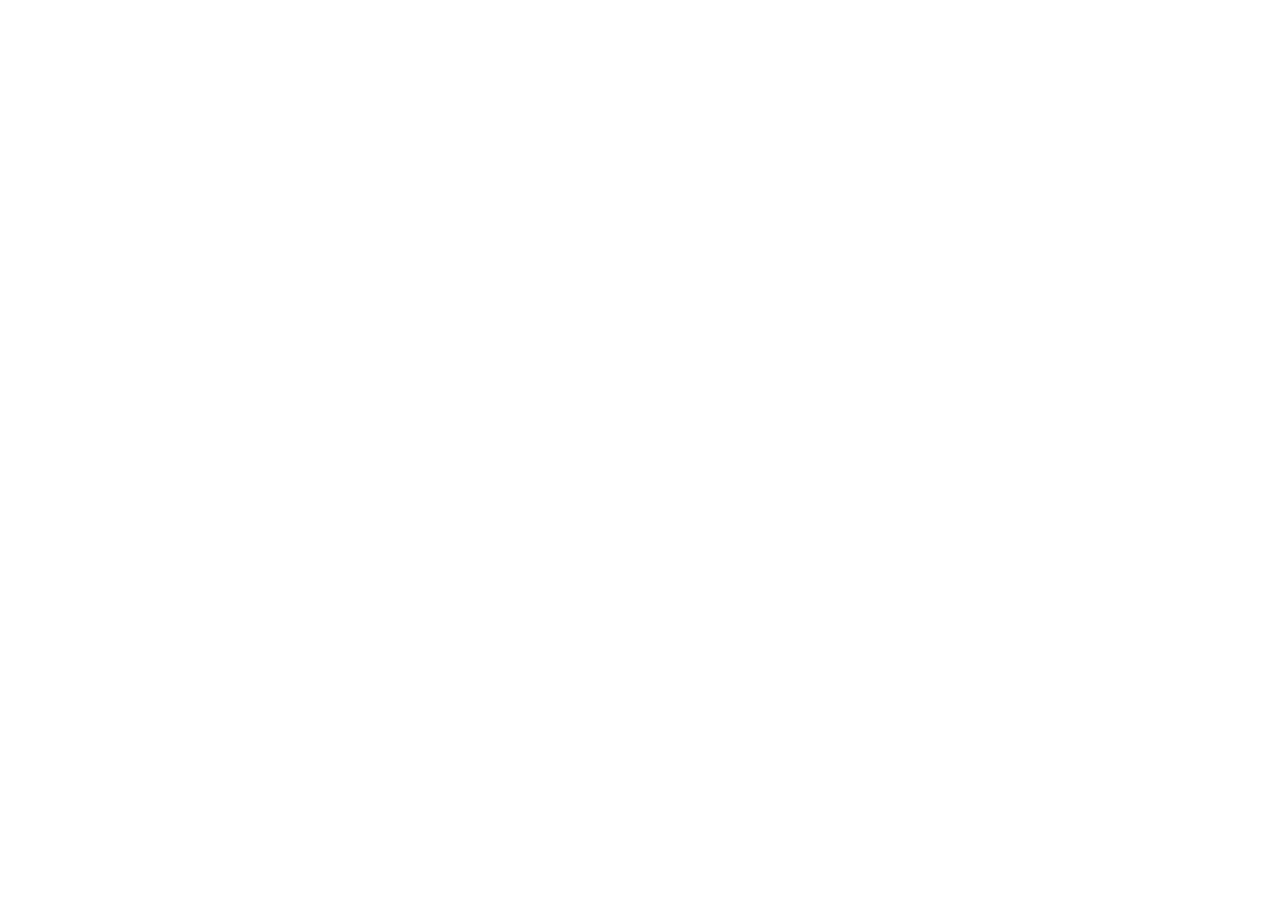
==== inde.html @ 35e23594 "adicao de imagens, videos e a criacao do arquivo index" ====
<!DOCTYPE html>
<html lang="pt-br">
<head>
    <meta charset="UTF-8">
    <meta name="viewport" content="width=device-width, initial-scale=1.0">
    <title>Document</title>
</head>
<body>
    <header>

    </header>
</body>
</html>
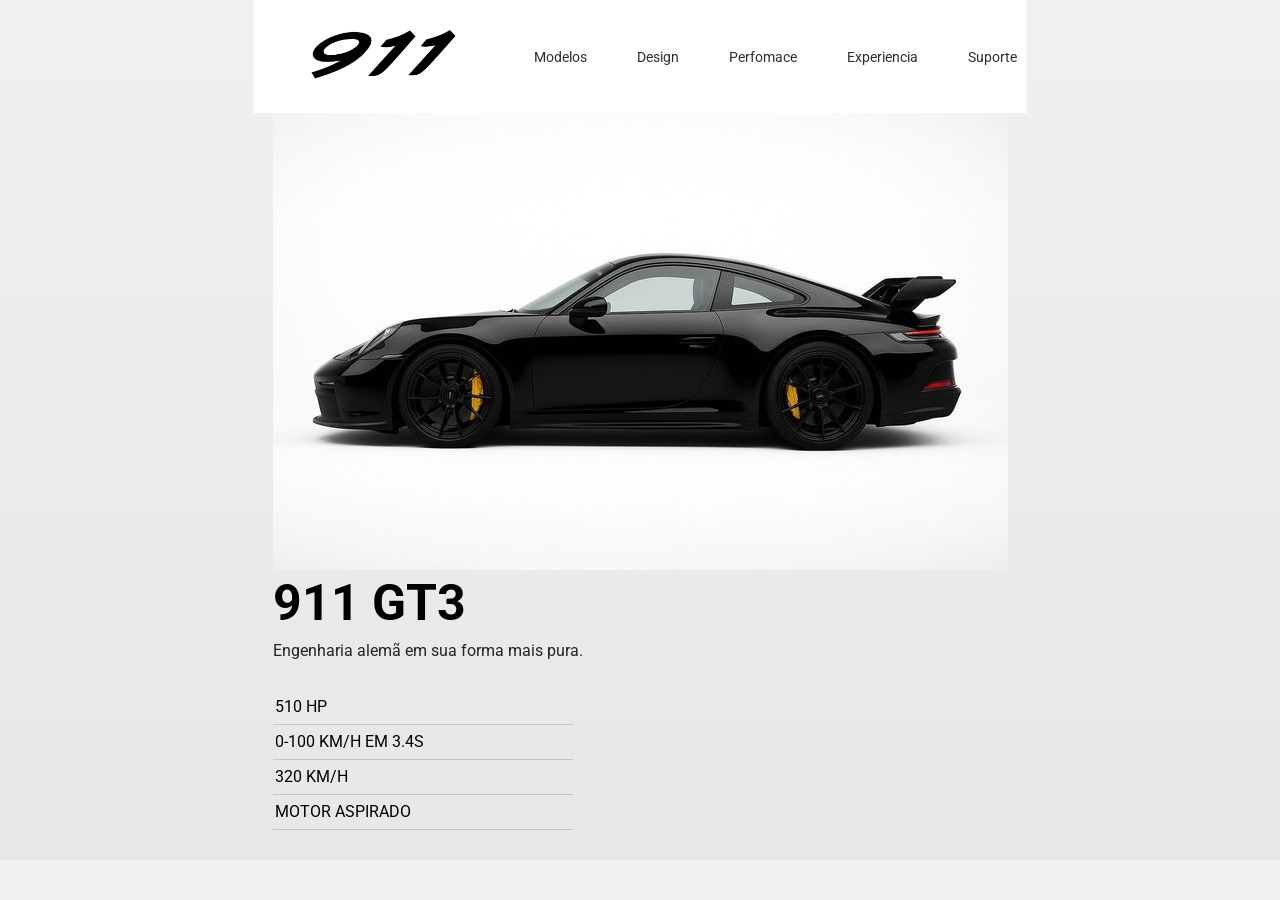
==== commit dda3c8d7: "introducao de conteudo" ====
--- a/inde.html
+++ b/inde.html
@@ -4,10 +4,38 @@
     <meta charset="UTF-8">
     <meta name="viewport" content="width=device-width, initial-scale=1.0">
     <title>Document</title>
+    <link rel="stylesheet" href="estilo/style.css">
 </head>
 <body>
     <header>
+        <nav>
+            <a href=""><img src="logo/logo-911.png" alt=""></a>
+            <a href="#">Modelos</a>
+            <a href="#">Design</a>
+            <a href="#">Perfomace</a>
+            <a href="#">Experiencia</a>
+            <a href="#">Suporte</a>
+        </nav>
+    </header>  
+    <main>  
+        <article>       
+            <section class="hero">
+                <img src="imagens/gt3-preta.jfif" alt="japao">
+            </section>
 
-    </header>
+            <section class="spec">
+              
+                <h2>911 GT3</h2>
+                <P>Engenharia alemã em sua forma mais pura.</P>
+                <ul>
+                    <li>510 HP</li>
+                    <li>0-100 KM/H EM 3.4S</li>
+                    <li>320 KM/H</li>
+                    <li>MOTOR ASPIRADO</li>
+                </ul>
+            </section>
+
+        </article>
+    </main>
 </body>
 </html>
--- a/estilo/style.css
+++ b/estilo/style.css
@@ -0,0 +1,104 @@
+@charset "UTF-8";
+
+@import url('https://fonts.googleapis.com/css2?family=Roboto:ital,wght@0,100..900;1,100..900&display=swap');
+
+
+*{
+    margin: 0px;
+    padding: 0px;
+    box-sizing: border-box;
+}
+
+body{
+    font-family: "Roboto", sans-serif;
+    background-image: linear-gradient(to top, rgb(231, 231, 231), rgb(240, 240, 240));
+    
+}
+
+header{
+    display: flex;
+    justify-content: left;
+    align-items: center;
+
+    
+}
+
+header img{
+    width: 200px;
+    padding: 20px;
+    margin-left: 20px;
+}
+
+
+nav{
+    background-color: white;
+    position: fixed;
+    top: 0px;
+    left: 50%;
+    transform: translateX(-50%);
+    display: flex;
+    align-items: center;
+    justify-content: space-between;
+    gap: 30px;
+
+
+}
+
+nav a {
+    text-decoration: none;
+    color: rgb(46, 46, 46);
+    margin: 10px;
+    font-size: 14px;
+}
+
+main{
+    display: flex;
+    justify-content: center;
+    align-items: center;
+    min-width: 400px;
+
+
+}
+
+.hero img{
+    width: 100%;
+    margin-top: 80px;    
+}
+
+.spec{ 
+    justify-content: center;
+    align-items: center;
+    min-width: 500px;
+
+
+    
+}
+
+.spec h2{
+    font-size: 50px;
+    font-weight: bolder;
+}
+
+.spec p{
+    padding-top: 9px;
+    font-size: 16px;
+    color: rgb(36, 36, 36);
+
+}
+
+.spec ul{
+    margin: 30px 0px;
+    list-style: none;
+    line-height: 30px;
+}
+
+.spec li{
+    border-bottom: 1px solid rgba(97, 97, 97, 0.253);
+    width: 300px;
+    padding: 2px;
+}
+
+
+
+
+
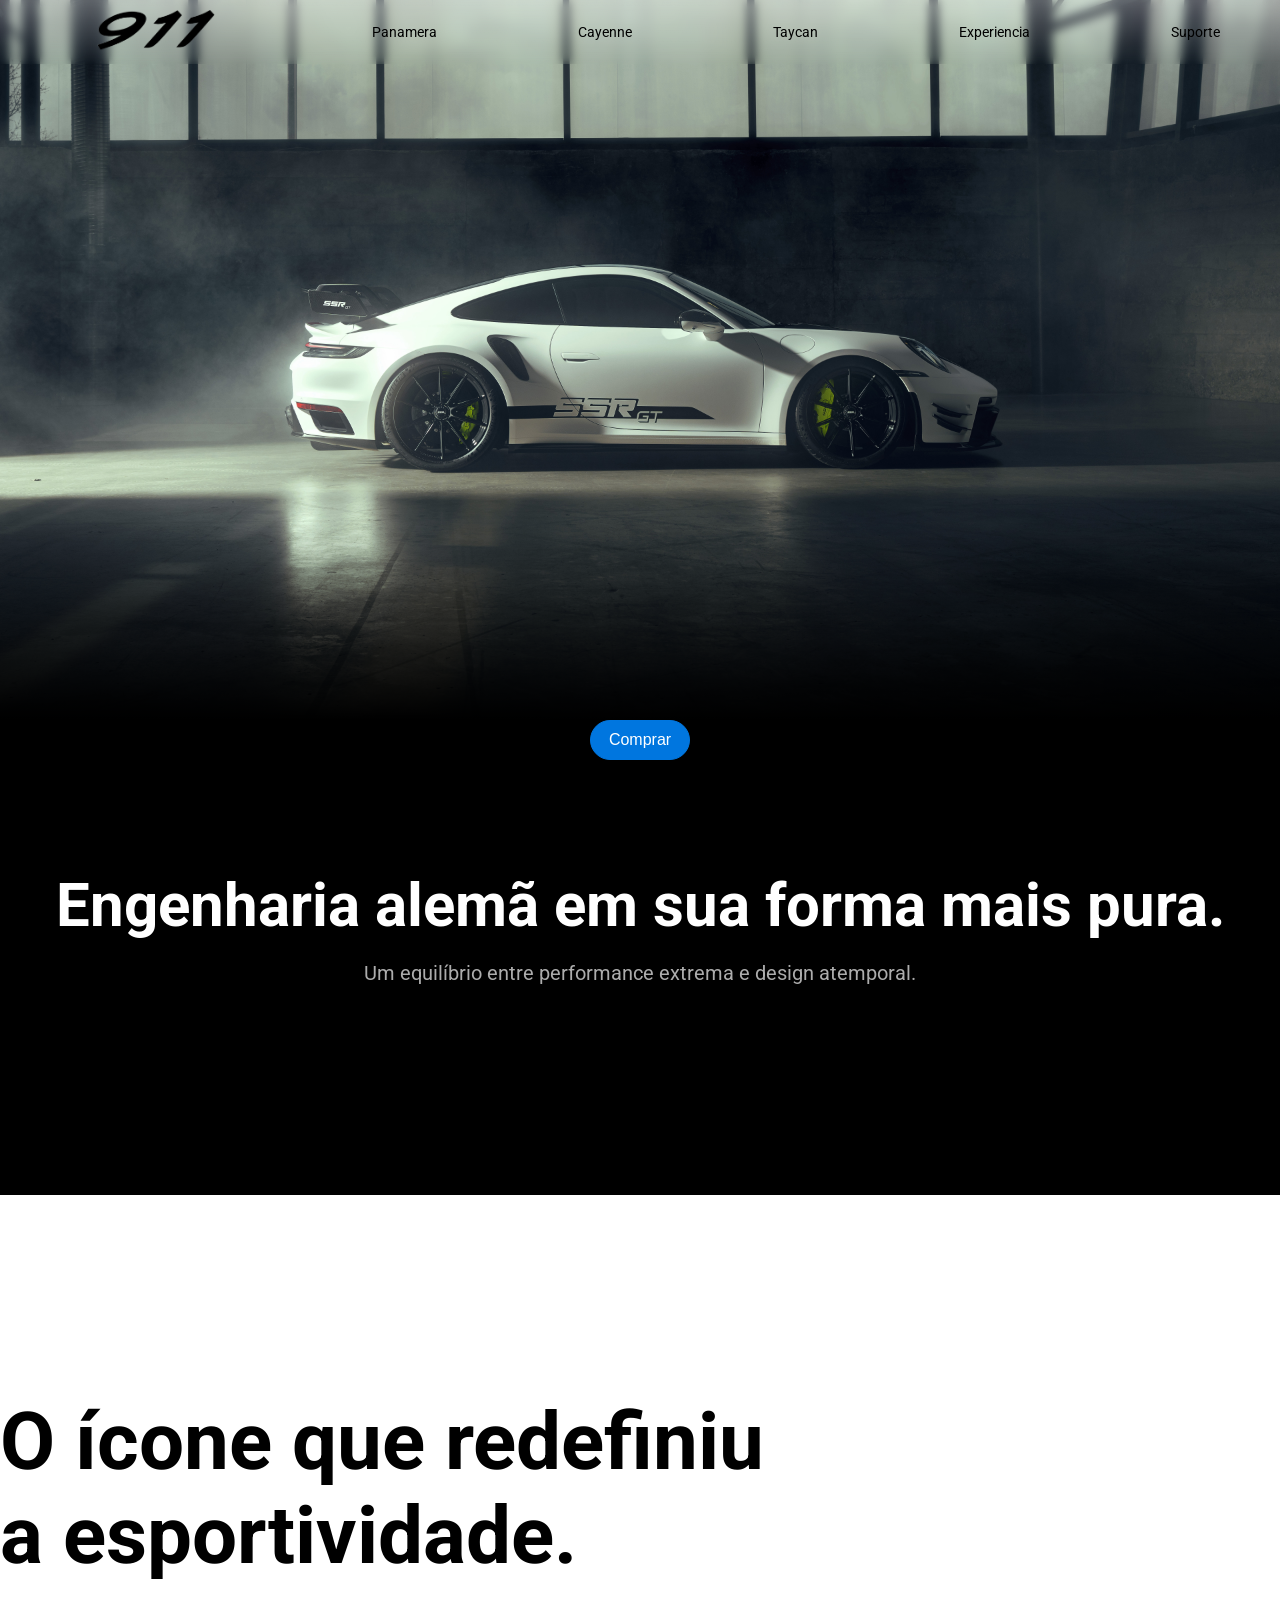
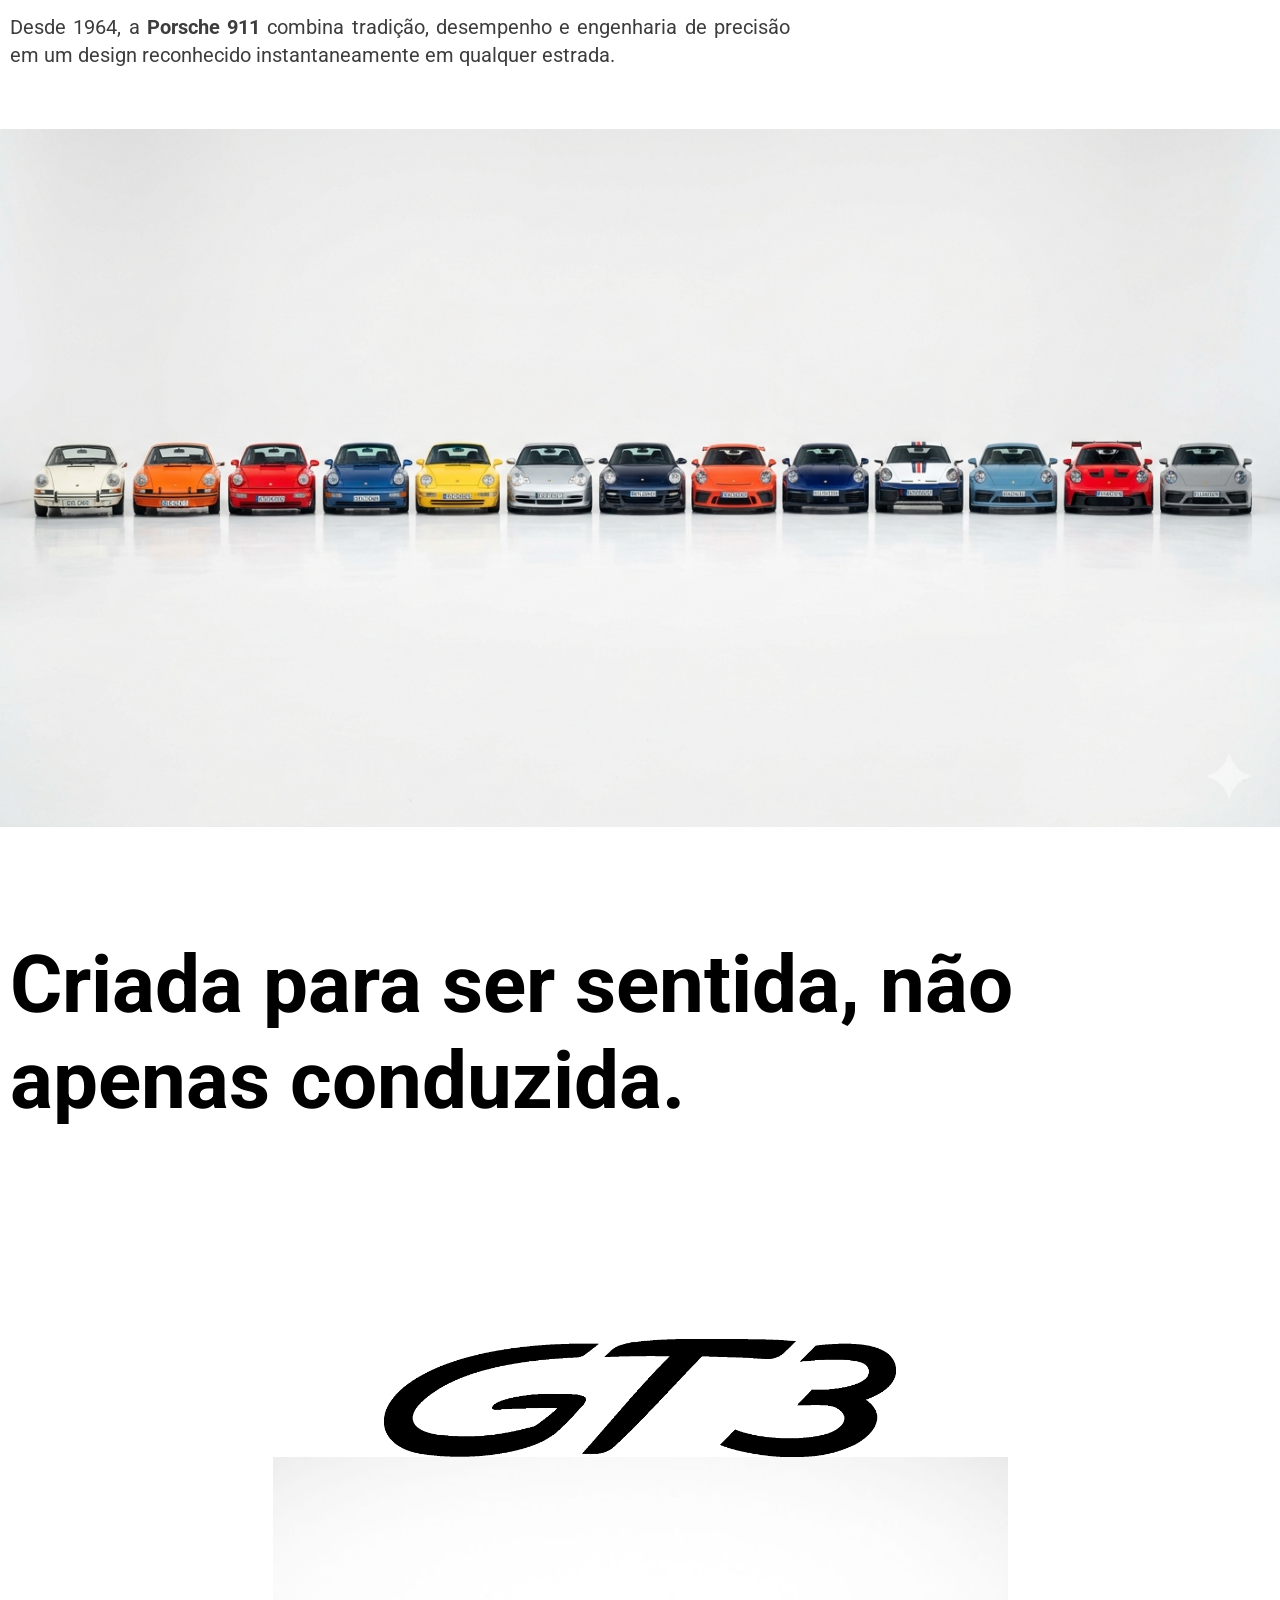
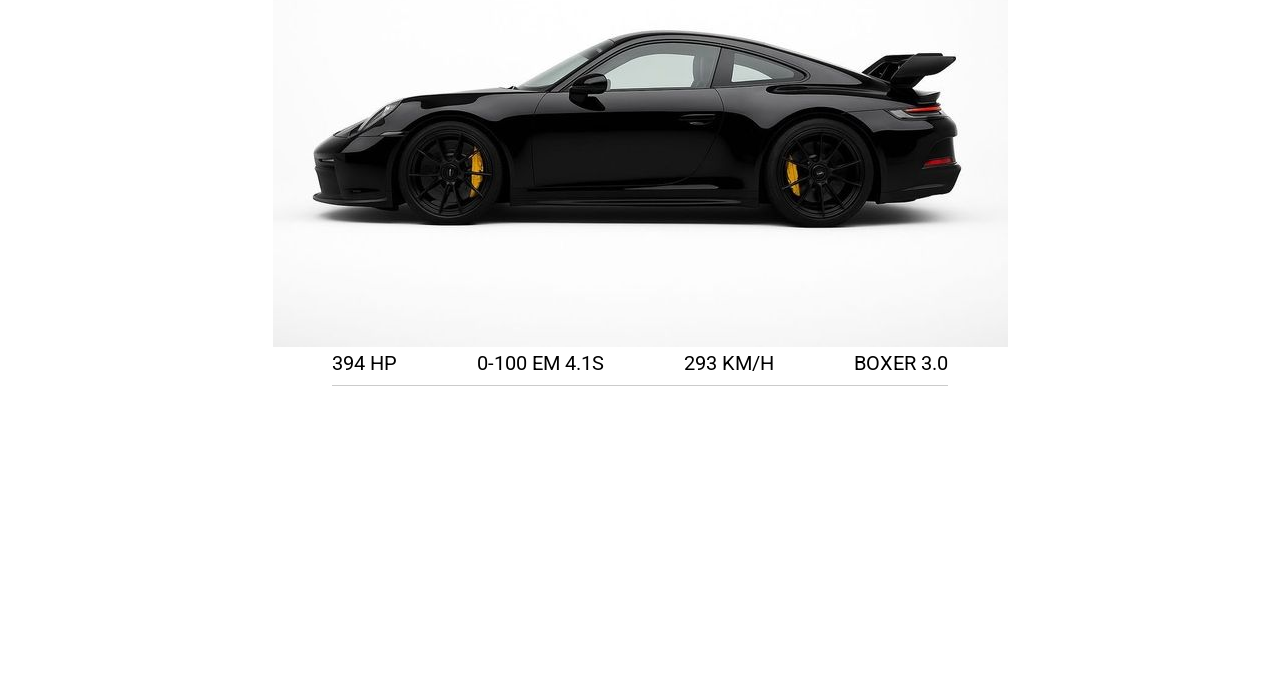
==== commit e13ba8c6: "atualicao de conteudo" ====
--- a/inde.html
+++ b/inde.html
@@ -9,33 +9,50 @@
 <body>
     <header>
         <nav>
-            <a href=""><img src="logo/logo-911.png" alt=""></a>
-            <a href="#">Modelos</a>
-            <a href="#">Design</a>
-            <a href="#">Perfomace</a>
+            <a href=""><img src="logo/911.png" alt=""></a>
+            <a href="#">Panamera</a>
+            <a href="#">Cayenne</a>
+            <a href="#">Taycan</a>
             <a href="#">Experiencia</a>
             <a href="#">Suporte</a>
         </nav>
     </header>  
-    <main>  
-        <article>       
-            <section class="hero">
-                <img src="imagens/gt3-preta.jfif" alt="japao">
+    <main>
+        <section class="hero">
+            <img src="imagens/gt3-hero.jpg" alt="">
+        </section>
+
+            <section class="modelo">
+                <button>Comprar</button>
+                <h1>Engenharia alemã em sua forma mais pura.</h1>
+                <p>Um equilíbrio entre performance extrema e design atemporal.</p>
             </section>
+  
 
-            <section class="spec">
-              
-                <h2>911 GT3</h2>
-                <P>Engenharia alemã em sua forma mais pura.</P>
-                <ul>
-                    <li>510 HP</li>
-                    <li>0-100 KM/H EM 3.4S</li>
-                    <li>320 KM/H</li>
-                    <li>MOTOR ASPIRADO</li>
-                </ul>
-            </section>
+        <section class="base">
+            <div class="introducao">
+                <h1>O ícone que redefiniu a esportividade.</h1>
+                <p>Desde 1964, a <strong>Porsche 911</strong> combina tradição, desempenho e engenharia de precisão em um design reconhecido instantaneamente em qualquer estrada.</p>  
+                <img src="imagens/porsches.png" alt="">
+            </div>
+         
 
-        </article>
+            <h1>Criada para ser sentida, não apenas conduzida.</h1>
+
+            <img src="logo/gt3-log.png" alt="gt3">
+
+            <div class="preta">
+                <img src="imagens/gt3-preta.jfif" alt="911 preta">
+            </div>
+
+            <ul>
+                <li>394 HP</li>
+                <li>0-100 EM 4.1S</li>
+                <li>293 KM/H</li>
+                <li>BOXER 3.0</li>
+            </ul>
+
+        </section>
     </main>
 </body>
 </html>
--- a/estilo/style.css
+++ b/estilo/style.css
@@ -11,94 +11,207 @@
 
 body{
     font-family: "Roboto", sans-serif;
-    background-image: linear-gradient(to top, rgb(231, 231, 231), rgb(240, 240, 240));
+    background-color: white;
     
 }
 
 header{
-    display: flex;
-    justify-content: left;
-    align-items: center;
-
-    
+    align-items: center;
+    min-width: 300px;
 }
 
 header img{
-    width: 200px;
-    padding: 20px;
+    width: 150px;
+    padding: 10px;
     margin-left: 20px;
 }
 
 
 nav{
-    background-color: white;
+    width: 100%;
+    background-image: linear-gradient(to bottom, rgba(255, 255, 255, 0.342), transparent);
+    backdrop-filter: blur(5px);
+    display: flex;
     position: fixed;
     top: 0px;
     left: 50%;
     transform: translateX(-50%);
-    display: flex;
-    align-items: center;
-    justify-content: space-between;
-    gap: 30px;
-
-
-}
+    min-width: 300px;
+    justify-items: center;
+    align-items: center;
+    gap: 20px;
+    z-index: 999;
+
+
+}
+
+main {
+    min-width: 300px;
+    display: flex;
+    flex-direction: column;
+    justify-content: center;
+    align-items: center;
+}
+
+
 
 nav a {
     text-decoration: none;
-    color: rgb(46, 46, 46);
-    margin: 10px;
+    color: rgb(0, 0, 0);
+    margin: auto;
     font-size: 14px;
 }
 
-main{
-    display: flex;
-    justify-content: center;
-    align-items: center;
-    min-width: 400px;
-
-
+
+.hero{
+    position: relative;
+    display: flex;
+    justify-content: center;
+    align-items: center;
+}
+
+
+.hero::after{
+    content: "";
+    position: absolute;
+    left: 0;
+    bottom: 0;
+    width: 100%;
+    height: 200px;
+
+    background: linear-gradient(to bottom,transparent,
+        rgb(0, 0, 0)
+    );
 }
 
 .hero img{
     width: 100%;
-    margin-top: 80px;    
-}
-
-.spec{ 
-    justify-content: center;
-    align-items: center;
-    min-width: 500px;
-
-
-    
-}
-
-.spec h2{
-    font-size: 50px;
-    font-weight: bolder;
-}
-
-.spec p{
-    padding-top: 9px;
+    top: 0px;
+}
+
+.modelo{
+    display: flex;
+    flex-direction: column;
+    justify-content: center;
+    background-color: black;
+    width: 100%;
+    justify-content: center;
+    align-items: center;
+}
+
+.modelo > button{
+    width: 100px;
+    padding: 10px;
+    border: 1px solid #0076DF;
+    background-color: #0076DF;
+    border-radius: 30px;
+    color: white;
     font-size: 16px;
-    color: rgb(36, 36, 36);
-
-}
-
-.spec ul{
-    margin: 30px 0px;
+    align-content: center;
+}
+
+button:hover{
+    background-color: #fff;
+    color: #0076DF;
+}
+.modelo h1{
+    padding: 10px;
+    min-width: 300px;
+    margin-top: 100px;
+    font-weight: bold;
+    font-size: 60px;
+    color: white;
+}
+
+.modelo p{
+    color: #acacac;
+    font-size: 20px;
+    padding: 10px;
+    margin-bottom: 200px;
+}
+
+
+.base{
+    width: 100%;
+    display: flex;
+    flex-direction: column;
+    justify-content: center;
+    align-items: center;
+
+}
+
+.introducao{
+    margin-top: 200px;
+    display: flex;
+    flex-direction: column;
+    justify-content:center;
+    align-items: left;
+
+}
+.introducao h1{
+    font-size: 80px;
+    width: 800px;
+    text-align: left;
+    padding: 0px;
+}
+
+.introducao p {
+    font-size: 20px;
+    color: rgb(61, 61, 61);
+    width: 800px;
+    text-align: justify;
+    padding: 30px 10px;
+    line-height: 1.4em;
+    margin-bottom: 30px;
+}
+
+.introducao img{
+    width: 100%
+}
+
+.base > h1{
+    margin-top: 100px;
+    font-size: 80px;
+    font-weight: bold;   
+    line-height: 1.2em;   
+    padding: 10px; 
+    margin-bottom: 200px;                        
+
+}
+
+
+.base > img{
+    width: 40%;
+
+}
+
+.preta img{
+    width: 100%;
+}
+
+.base ul{
+    display: flex;
+    gap: 80px;
+    align-items: center;
+    justify-content: center;
     list-style: none;
-    line-height: 30px;
-}
-
-.spec li{
-    border-bottom: 1px solid rgba(97, 97, 97, 0.253);
-    width: 300px;
-    padding: 2px;
-}
-
-
-
-
-
+    font-size: 20px;
+    border-bottom: #00000034 1px solid;
+    margin-bottom: 300px;
+
+}
+
+.base li{
+    font-weight: normal;
+    margin-bottom: 10px;
+}
+
+
+
+
+
+
+
+
+
+
